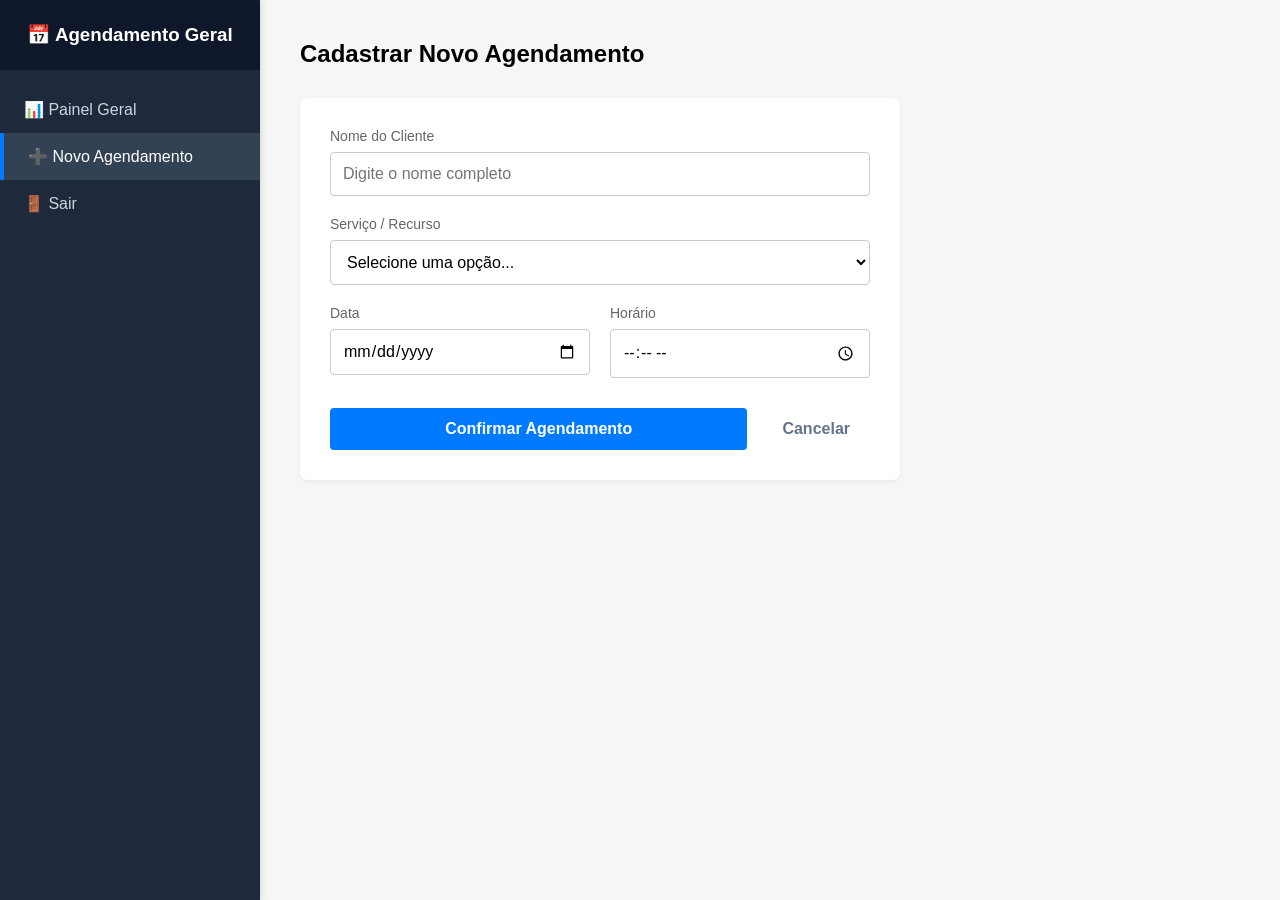
==== frontend/agendar.html @ fd5b9723 "Criação da estrutura inicial do Front-End Adicionadas as telas de login, dashboard, novo agendamento" ====
<!DOCTYPE html>
<html lang="pt-BR">
<head>
    <meta charset="UTF-8">
    <meta name="viewport" content="width=device-width, initial-scale=1.0">
    <title>Novo Agendamento - Sistema Coringa</title>
    <link rel="stylesheet" href="styles/style.css">
</head>
<body>
    <div class="dashboard-container">
        <!-- Menu Lateral (Mantendo o padrão do sistema) -->
        <aside class="sidebar">
            <div class="sidebar-header">
                <h3>📅 Agendamento Geral</h3>
            </div>
            <nav class="sidebar-menu">
                <a href="dashboard.html">📊 Painel Geral</a>
                <a href="#" class="active">➕ Novo Agendamento</a>
                <a href="index.html">🚪 Sair</a>
            </nav>
        </aside>

        <!-- Conteúdo Principal / Formulário -->
        <main class="main-content">
            <header class="main-header">
                <h2>Cadastrar Novo Agendamento</h2>
            </header>

            <section class="form-container">
                <form id="agendamentoForm">
                    <div class="input-group">
                        <label for="clienteNome">Nome do Cliente</label>
                        <input type="text" id="clienteNome" required placeholder="Digite o nome completo">
                    </div>

                    <div class="input-group">
                        <label for="servicoTipo">Serviço / Recurso</label>
                        <select id="servicoTipo" required>
                            <option value="">Selecione uma opção...</option>
                            <option value="Consultoria Geral">Consultoria Geral</option>
                            <option value="Manutenção Preventiva">Manutenção Preventiva</option>
                            <option value="Atendimento Padrão">Atendimento Padrão</option>
                        </select>
                    </div>

                    <div class="form-row">
                        <div class="input-group">
                            <label for="dataAgendamento">Data</label>
                            <input type="date" id="dataAgendamento" required>
                        </div>

                        <div class="input-group">
                            <label for="horaAgendamento">Horário</label>
                            <input type="time" id="horaAgendamento" required>
                        </div>
                    </div>

                    <div class="form-actions">
                        <button type="submit" class="btn-primary">Confirmar Agendamento</button>
                        <a href="dashboard.html" class="btn-secondary">Cancelar</a>
                    </div>
                </form>
            </section>
        </main>
    </div>
</body>
---- frontend/styles/style.css ----
/* ==========================================
   1. CONFIGURAÇÕES GERAIS E TELA DE LOGIN 
   ========================================== */
* {
    margin: 0;
    padding: 0;
    box-sizing: border-box;
    font-family: 'Segoe UI', Tahoma, Geneva, Verdana, sans-serif;
}

body {
    background-color: #f4f7f6;
    display: flex;
    justify-content: center;
    align-items: center;
    height: 100vh;
    overflow: hidden;
}

/* Container de Login */
.login-container {
    background-color: #ffffff;
    padding: 40px;
    border-radius: 8px;
    box-shadow: 0 4px 15px rgba(0, 0, 0, 0.1);
    width: 100%;
    max-width: 400px;
}

.login-container h2 {
    text-align: center;
    margin-bottom: 24px;
    color: #333;
}

/* Campos de Entrada (Comum para Login e Formulários) */
.input-group {
    margin-bottom: 20px;
}

.input-group label {
    display: block;
    margin-bottom: 8px;
    color: #666;
    font-size: 14px;
}

.input-group input {
    width: 100%;
    padding: 12px;
    border: 1px solid #ccc;
    border-radius: 4px;
    font-size: 16px;
    outline: none;
    transition: border-color 0.3s;
}

.input-group input:focus {
    border-color: #007bff;
}

/* Botões Principais */
.btn-primary {
    width: 100%;
    padding: 12px;
    background-color: #007bff;
    color: white;
    border: none;
    border-radius: 4px;
    font-size: 16px;
    cursor: pointer;
    font-weight: bold;
    transition: background-color 0.3s;
}

.btn-primary:hover {
    background-color: #0056b3;
}

.signup-link {
    text-align: center;
    margin-top: 20px;
    font-size: 14px;
    color: #666;
}

.signup-link a {
    color: #007bff;
    text-decoration: none;
}

.signup-link a:hover {
    text-decoration: underline;
}


/* ==========================================
   2. ESTRUTURA DO DASHBOARD (PAINEL GERAL)
   ========================================== */
.dashboard-container {
    display: flex;
    width: 100vw;
    height: 100vh;
    background-color: #f4f7f6;
}

/* Menu Lateral */
.sidebar {
    width: 260px;
    background-color: #1e293b;
    color: white;
    display: flex;
    flex-direction: column;
    box-shadow: 2px 0 5px rgba(0,0,0,0.1);
}

.sidebar-header {
    padding: 24px;
    background-color: #0f172a;
    text-align: center;
}

.sidebar-menu {
    display: flex;
    flex-direction: column;
    padding: 16px 0;
}

.sidebar-menu a {
    color: #cbd5e1;
    text-decoration: none;
    padding: 14px 24px;
    font-size: 16px;
    transition: all 0.3s;
}

.sidebar-menu a:hover, .sidebar-menu a.active {
    background-color: #334155;
    color: white;
    border-left: 4px solid #007bff;
}

/* Conteúdo Principal */
.main-content {
    flex: 1;
    padding: 40px;
    overflow-y: auto;
}

/* Cabeçalho Corrigido aqui */
.main-header {
    display: flex;
    justify-content: space-between; 
    align-items: center;
    margin-bottom: 30px;
}

.btn-header {
    width: auto;
    padding: 10px 20px;
    text-decoration: none;
    display: inline-block;
}

/* Grid de Cards */
.cards-grid {
    display: grid;
    grid-template-columns: repeat(auto-fit, minmax(200px, 1fr));
    gap: 20px;
    margin-bottom: 30px;
}

.card {
    background: white;
    padding: 20px;
    border-radius: 8px;
    box-shadow: 0 2px 5px rgba(0,0,0,0.05);
}

.card h4 {
    color: #64748b;
    font-size: 14px;
    margin-bottom: 10px;
}

.card-number {
    font-size: 28px;
    font-weight: bold;
    color: #1e293b;
}

.color-blue { color: #007bff; }
.color-orange { color: #f59e0b; }


/* ==========================================
   3. TABELAS E COMPONENTES INTERNOS
   ========================================== */
.table-container {
    background: white;
    padding: 24px;
    border-radius: 8px;
    box-shadow: 0 2px 5px rgba(0,0,0,0.05);
}

.table-container h3 {
    margin-bottom: 20px;
    color: #1e293b;
}

table {
    width: 100%;
    border-collapse: collapse;
    text-align: left;
}

th, td {
    padding: 14px;
    border-bottom: 1px solid #e2e8f0;
}

th {
    background-color: #f8fafc;
    color: #64748b;
    font-weight: 600;
}

/* Badges de Status */
.status-badge {
    padding: 4px 8px;
    border-radius: 4px;
    font-size: 12px;
    font-weight: bold;
}

.confirmado { background-color: #d1fae5; color: #065f46; }
.pendente { background-color: #fef3c7; color: #92400e; }

/* Botões de Ação */
.btn-action {
    background: none;
    border: none;
    cursor: pointer;
    font-size: 16px;
    margin-right: 8px;
    padding: 4px;
    border-radius: 4px;
    transition: background 0.2s;
}

.btn-action:hover { background-color: #f1f5f9; }


/* ==========================================
   4. ESTILOS DO FORMULÁRIO DE AGENDAMENTO
   ========================================== */
.form-container {
    background: white;
    padding: 30px;
    border-radius: 8px;
    box-shadow: 0 2px 5px rgba(0,0,0,0.05);
    max-width: 600px;
}

.form-row {
    display: flex;
    gap: 20px;
}

.form-row .input-group {
    flex: 1;
}

select {
    width: 100%;
    padding: 12px;
    border: 1px solid #ccc;
    border-radius: 4px;
    font-size: 16px;
    background-color: white;
    outline: none;
}

select:focus {
    border-color: #007bff;
}

.form-actions {
    display: flex;
    align-items: center;
    gap: 15px;
    margin-top: 10px;
}

.btn-secondary {
    color: #64748b;
    text-decoration: none;
    font-size: 16px;
    font-weight: bold;
    padding: 12px 20px;
    border-radius: 4px;
    transition: background 0.2s;
}

.btn-secondary:hover {
    background-color: #e2e8f0;
}
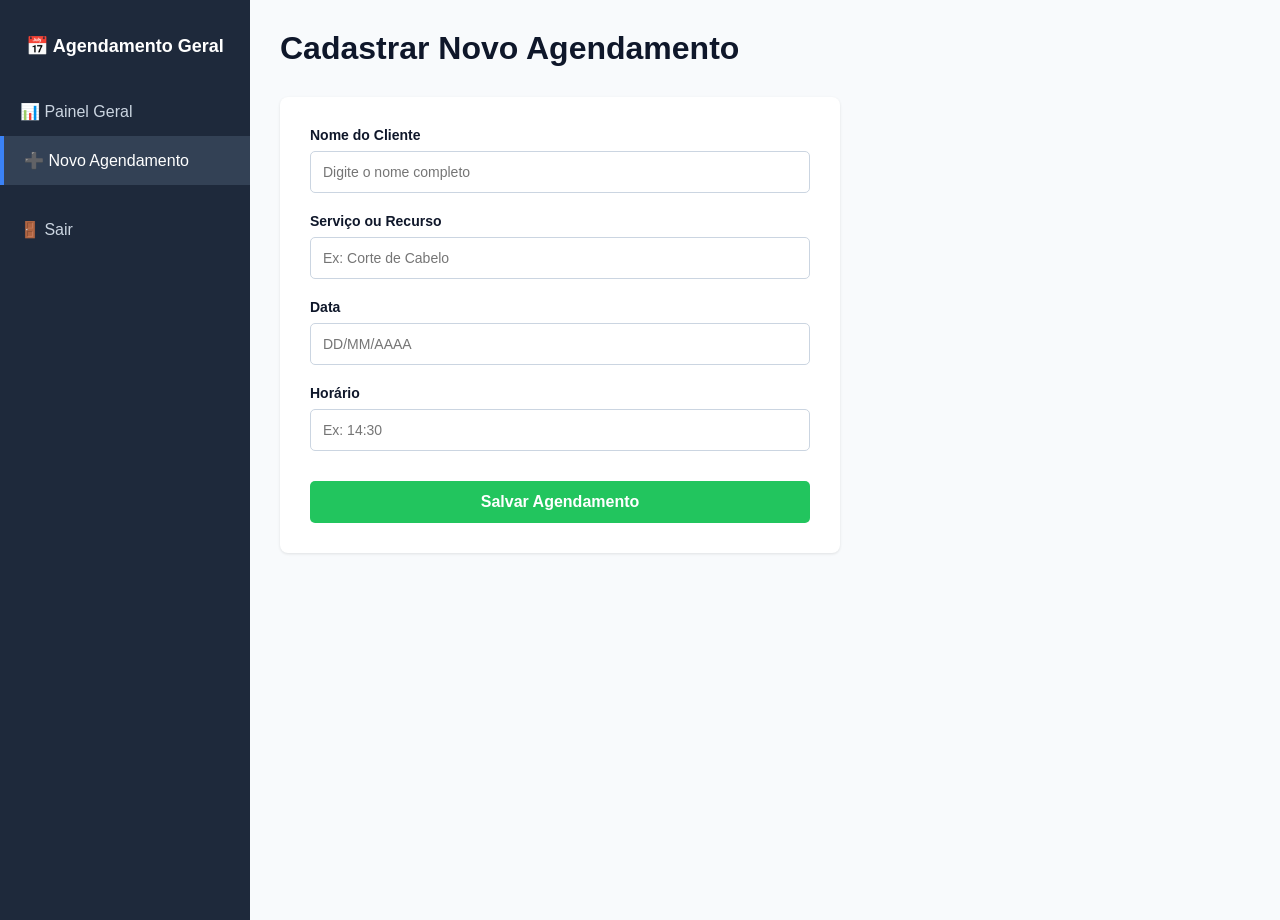
==== commit e6fbf8c4: "Integração do Java com MySQL e correção do auto-incremento Corrigido o erro de chaves estrangeiras e" ====
--- a/frontend/agendar.html
+++ b/frontend/agendar.html
@@ -3,64 +3,70 @@
 <head>
     <meta charset="UTF-8">
     <meta name="viewport" content="width=device-width, initial-scale=1.0">
-    <title>Novo Agendamento - Sistema Coringa</title>
-    <link rel="stylesheet" href="styles/style.css">
+    <title>Novo Agendamento</title>
+    
+    <style>
+        body { margin: 0; font-family: 'Segoe UI', Tahoma, Geneva, Verdana, sans-serif; display: flex; background-color: #f8fafc; }
+        .sidebar { width: 250px; background-color: #1e293b; color: white; height: 100vh; padding-top: 20px; }
+        .sidebar h2 { text-align: center; font-size: 18px; margin-bottom: 30px; display: flex; align-items: center; justify-content: center; gap: 10px;}
+        .menu a { display: block; padding: 15px 20px; color: #cbd5e1; text-decoration: none; }
+        .menu a.ativo { background-color: #334155; color: white; border-left: 4px solid #3b82f6; }
+        .main-content { flex: 1; padding: 30px; }
+        
+        /* Estilos específicos do formulário */
+        .form-container { background: white; padding: 30px; border-radius: 8px; box-shadow: 0 1px 3px rgba(0,0,0,0.1); max-width: 500px; }
+        .form-group { margin-bottom: 20px; }
+        .form-group label { display: block; margin-bottom: 8px; color: #0f172a; font-weight: bold; font-size: 14px; }
+        .form-group input { width: 100%; padding: 12px; border: 1px solid #cbd5e1; border-radius: 5px; box-sizing: border-box; font-size: 14px; }
+        .btn-salvar { background-color: #22c55e; color: white; border: none; padding: 12px; border-radius: 5px; font-weight: bold; font-size: 16px; cursor: pointer; width: 100%; margin-top: 10px; }
+        .btn-salvar:hover { background-color: #16a34a; }
+    </style>
 </head>
 <body>
-    <div class="dashboard-container">
-        <!-- Menu Lateral (Mantendo o padrão do sistema) -->
-        <aside class="sidebar">
-            <div class="sidebar-header">
-                <h3>📅 Agendamento Geral</h3>
-            </div>
-            <nav class="sidebar-menu">
-                <a href="dashboard.html">📊 Painel Geral</a>
-                <a href="#" class="active">➕ Novo Agendamento</a>
-                <a href="index.html">🚪 Sair</a>
-            </nav>
-        </aside>
 
-        <!-- Conteúdo Principal / Formulário -->
-        <main class="main-content">
-            <header class="main-header">
-                <h2>Cadastrar Novo Agendamento</h2>
-            </header>
+    <!-- Menu Lateral -->
+    <aside class="sidebar">
+        <h2>📅 Agendamento Geral</h2>
+        <nav class="menu">
+            <a href="dashboard.html">📊 Painel Geral</a>
+            <a href="agendar.html" class="ativo">➕ Novo Agendamento</a>
+            <a href="index.html" style="margin-top: 20px;">🚪 Sair</a>
+        </nav>
+    </aside>
 
-            <section class="form-container">
-                <form id="agendamentoForm">
-                    <div class="input-group">
-                        <label for="clienteNome">Nome do Cliente</label>
-                        <input type="text" id="clienteNome" required placeholder="Digite o nome completo">
-                    </div>
+    <!-- Conteúdo Principal -->
+    <main class="main-content">
+        <h1 style="margin: 0 0 30px 0; color: #0f172a;">Cadastrar Novo Agendamento</h1>
 
-                    <div class="input-group">
-                        <label for="servicoTipo">Serviço / Recurso</label>
-                        <select id="servicoTipo" required>
-                            <option value="">Selecione uma opção...</option>
-                            <option value="Consultoria Geral">Consultoria Geral</option>
-                            <option value="Manutenção Preventiva">Manutenção Preventiva</option>
-                            <option value="Atendimento Padrão">Atendimento Padrão</option>
-                        </select>
-                    </div>
+        <!-- Formulário de Cadastro -->
+        <section class="form-container">
+            <form id="form-agendamento">
+                <div class="form-group">
+                    <label for="nome">Nome do Cliente</label>
+                    <input type="text" id="nome" placeholder="Digite o nome completo" required>
+                </div>
+                
+                <div class="form-group">
+                    <label for="servico">Serviço ou Recurso</label>
+                    <input type="text" id="servico" placeholder="Ex: Corte de Cabelo" required>
+                </div>
+                
+                <div class="form-group">
+                    <label for="data">Data</label>
+                    <input type="text" id="data" placeholder="DD/MM/AAAA" required>
+                </div>
+                
+                <div class="form-group">
+                    <label for="horario">Horário</label>
+                    <input type="text" id="horario" placeholder="Ex: 14:30" required>
+                </div>
 
-                    <div class="form-row">
-                        <div class="input-group">
-                            <label for="dataAgendamento">Data</label>
-                            <input type="date" id="dataAgendamento" required>
-                        </div>
+                <button type="submit" class="btn-salvar">Salvar Agendamento</button>
+            </form>
+        </section>
+    </main>
 
-                        <div class="input-group">
-                            <label for="horaAgendamento">Horário</label>
-                            <input type="time" id="horaAgendamento" required>
-                        </div>
-                    </div>
-
-                    <div class="form-actions">
-                        <button type="submit" class="btn-primary">Confirmar Agendamento</button>
-                        <a href="dashboard.html" class="btn-secondary">Cancelar</a>
-                    </div>
-                </form>
-            </section>
-        </main>
-    </div>
+    <!-- Ligação com o próximo arquivo JS que vamos criar -->
+    <script src="js/enviar-agendamento.js"></script>
 </body>
+</html>
